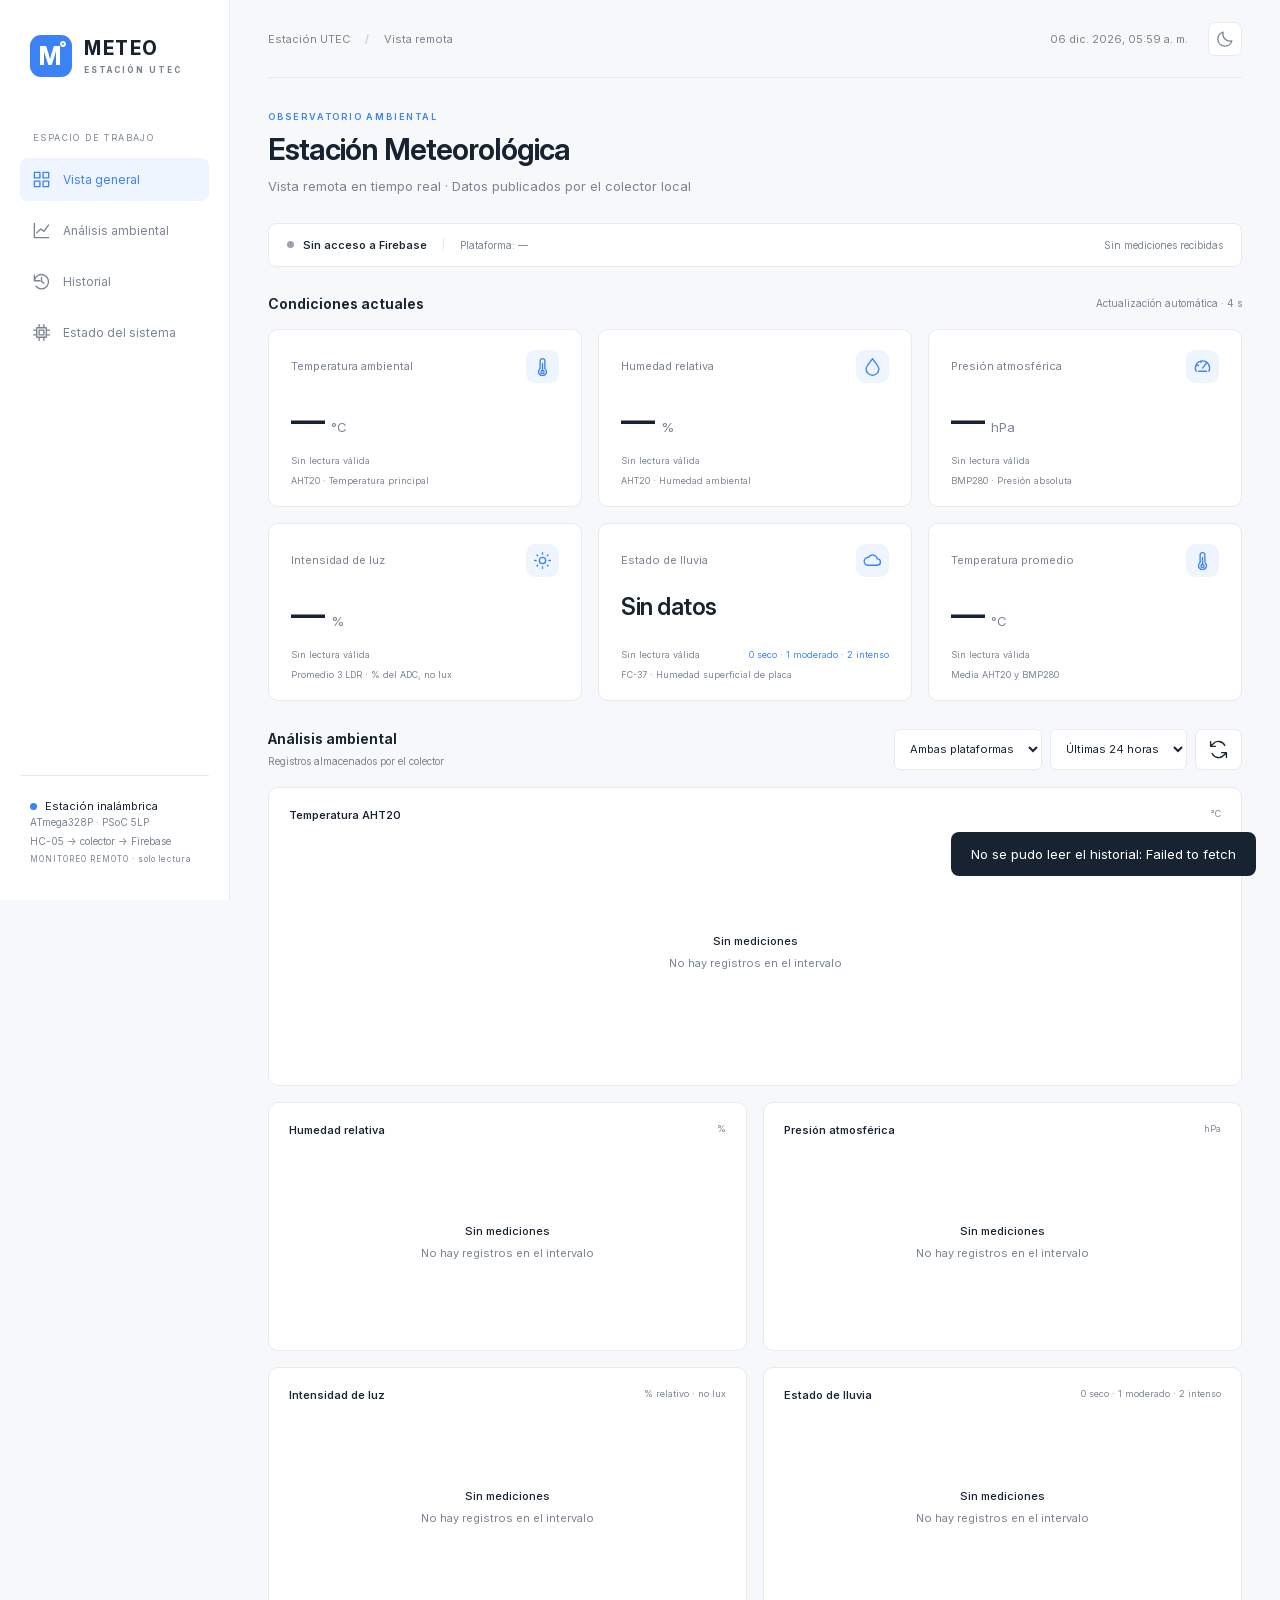
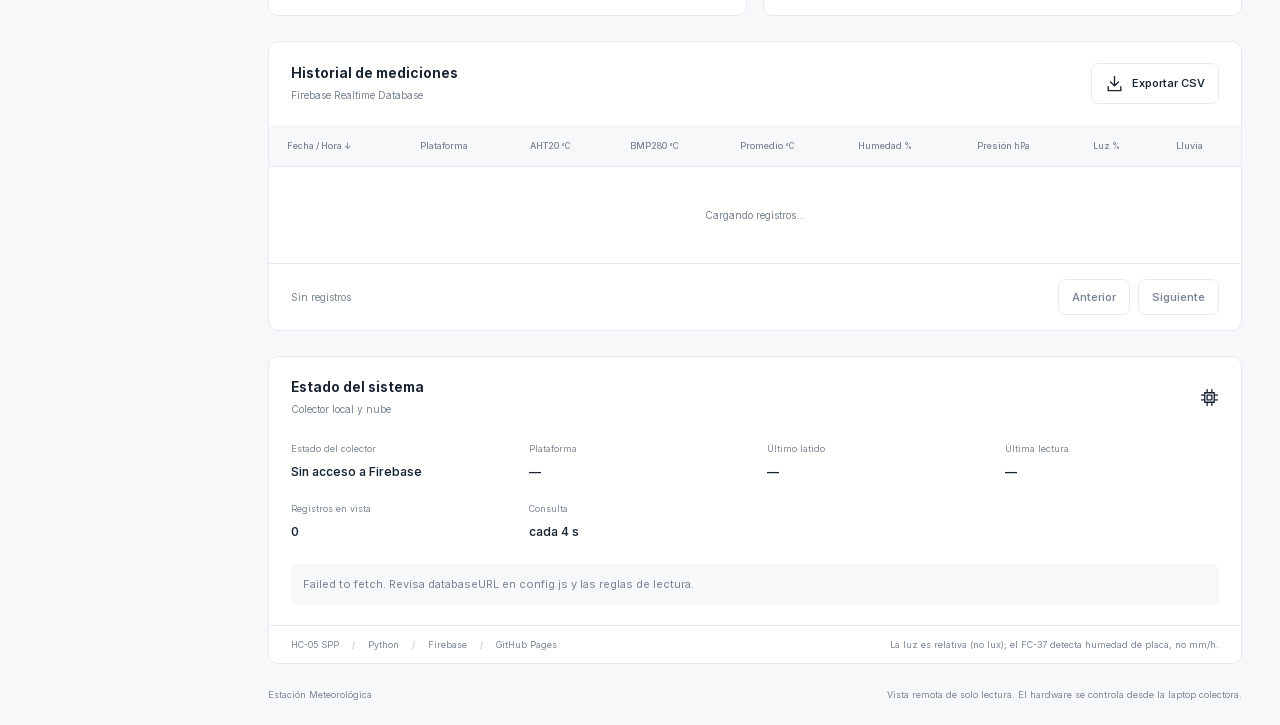
==== docs/index.html @ 4d41b1d2 "Dashboard estación meteorológica: AVR + PSoC, Firebase y GitHub Pages - Parser PSoC CSV real (AHT20," ====
<!doctype html>
<html lang="es" data-theme="light">
<head>
<meta charset="utf-8"><meta name="viewport" content="width=device-width,initial-scale=1">
<title>Estación Meteorológica · UTEC</title>
<link rel="stylesheet" href="css/styles.css">
<style>
  .remote-note{font-size:12px;color:var(--muted);margin:4px 0 0}
  .metric.offline{opacity:.55}
  .platform-chip{display:inline-block;padding:2px 8px;border-radius:999px;font-size:11px;font-weight:600;background:var(--soft)}
  .setup{max-width:640px;margin:48px auto;padding:24px;line-height:1.5}
  .setup code{background:var(--soft);padding:1px 5px;border-radius:4px}
</style>
<script>try{document.documentElement.dataset.theme=localStorage.getItem('weather-theme')||'light'}catch(e){}</script>
<script defer src="vendor/chart.umd.js"></script>
<script defer src="config.js"></script>
<script defer src="app.js"></script>
</head>
<body>
<aside class="sidebar"><a class="brand" href="#overview"><span class="brand-mark">M<span>°</span></span><span>METEO<span class="brand-sub">ESTACIÓN UTEC</span></span></a><div class="nav-label">ESPACIO DE TRABAJO</div><nav><a href="#overview" class="active"><span data-icon="grid"></span> Vista general</a><a href="#charts"><span data-icon="chart"></span> Análisis ambiental</a><a href="#history"><span data-icon="history"></span> Historial</a><a href="#system"><span data-icon="cpu"></span> Estado del sistema</a></nav><div class="sidebar-bottom"><span class="hardware-dot"></span> Estación inalámbrica<p>ATmega328P · PSoC 5LP<br>HC-05 → colector → Firebase</p><span class="version">MONITOREO REMOTO · solo lectura</span></div></aside>
<main id="overview">
<header><div class="breadcrumb">Estación UTEC <span>/</span> Vista remota</div><div class="header-actions"><span id="clock"></span><button id="theme" class="icon-button" aria-label="Cambiar tema"><span data-icon="moon"></span></button></div></header>
<section class="page-heading"><div><div class="eyebrow">OBSERVATORIO AMBIENTAL</div><h1>Estación Meteorológica</h1><p>Vista remota en tiempo real · Datos publicados por el colector local</p></div></section>
<div class="connection-bar"><div><span id="connection-dot" class="dot"></span><strong id="connection">Consultando…</strong><span class="divider"></span><span id="platform-label">Plataforma: —</span></div><span id="last-received">Sin mediciones recibidas</span></div>
<section class="section-title"><h2>Condiciones actuales</h2><span id="poll-label">Actualización automática</span></section>
<section id="metrics" class="metrics" aria-label="Variables ambientales"></section>
<section id="charts"><div class="section-title"><div><h2>Análisis ambiental</h2><p>Registros almacenados por el colector</p></div><div class="filters"><select id="platform" aria-label="Plataforma"><option value="all">Ambas plataformas</option><option value="atmega328p">ATmega328P</option><option value="psoc5lp">PSoC 5LP</option></select><select id="range" aria-label="Intervalo temporal"><option value="1">Última hora</option><option value="6">Últimas 6 horas</option><option value="24" selected>Últimas 24 horas</option><option value="168">Últimos 7 días</option></select><button class="button" id="refresh" aria-label="Actualizar historial"><span data-icon="refresh"></span></button></div></div><div id="chart-grid" class="chart-grid"></div></section>
<section id="history" class="panel history"><div class="panel-heading"><div><h2>Historial de mediciones</h2><p id="history-description">Firebase Realtime Database</p></div><button id="export" class="button"><span data-icon="download"></span> Exportar CSV</button></div><div class="table-wrap"><table><thead><tr><th>Fecha / Hora ↓</th><th>Plataforma</th><th>AHT20 <small>°C</small></th><th>BMP280 <small>°C</small></th><th>Promedio <small>°C</small></th><th>Humedad <small>%</small></th><th>Presión <small>hPa</small></th><th>Luz <small>%</small></th><th>Lluvia</th></tr></thead><tbody id="rows"><tr><td colspan="9" class="empty">Cargando registros…</td></tr></tbody></table></div><div class="pagination"><span id="page-info">Sin registros</span><div><button id="prev" class="button">Anterior</button><button id="next" class="button">Siguiente</button></div></div></section>
<section id="system" class="panel"><div class="panel-heading"><div><h2>Estado del sistema</h2><p>Colector local y nube</p></div><span data-icon="cpu"></span></div><div id="diagnostics" class="diagnostics"></div><p id="system-error" class="system-error" hidden></p><div class="system-footer"><span>HC-05 SPP <span class="muted">/</span> Python <span class="muted">/</span> Firebase <span class="muted">/</span> GitHub Pages</span><span>La luz es relativa (no lux); el FC-37 detecta humedad de placa, no mm/h.</span></div></section>
<footer>Estación Meteorológica <span>Vista remota de solo lectura. El hardware se controla desde la laptop colectora.</span></footer>
</main>
<div id="toast" role="status" hidden></div>
</body></html>
---- docs/css/styles.css ----
@font-face{font-family:Inter;src:url('../assets/Inter.woff2') format('woff2');font-display:swap}*{box-sizing:border-box}html{scroll-behavior:smooth;scroll-padding-top:25px;--bg:#f7f8fa;--card:#fff;--text:#182332;--muted:#7a8493;--border:#e7eaf0;--blue:#3b82f6;--soft:#eff5ff;--grid:#f0f2f5;color-scheme:light}html[data-theme=dark]{--bg:#10151e;--card:#19212e;--text:#edf1f7;--muted:#98a4b7;--border:#2b3545;--soft:#202f48;--grid:#283243;color-scheme:dark}body{margin:0;background:var(--bg);color:var(--text);font:13px Inter,'Segoe UI',sans-serif}button,input,select{font:inherit}button,a,input,select{outline-offset:4px}button{cursor:pointer}a{color:inherit;text-decoration:none}button:disabled{opacity:.45;cursor:default}svg{width:19px;height:19px;fill:none;stroke:currentColor;stroke-width:1.7;stroke-linecap:round;stroke-linejoin:round;vertical-align:middle}button{color:inherit}.sidebar{width:230px;position:fixed;inset:0 auto 0 0;background:var(--card);border-right:1px solid var(--border);padding:35px 20px;display:flex;flex-direction:column}.brand{display:flex;align-items:center;gap:12px;font-weight:750;font-size:19px;letter-spacing:1.5px;margin:0 10px 55px}.brand-mark{display:grid;place-items:center;background:var(--blue);color:white;border-radius:11px;width:42px;height:42px;font-size:25px;position:relative}.brand-mark span{position:absolute;right:4px;top:2px;font-size:18px}.brand-sub{display:block;font-size:8px;color:var(--muted);letter-spacing:2px;margin-top:5px}.nav-label{font-size:9px;color:var(--muted);letter-spacing:1.4px;padding:0 13px 15px}nav{display:grid;gap:8px}nav a,nav button{display:flex;gap:12px;align-items:center;border:0;background:none;padding:12px;border-radius:7px;text-align:left;color:var(--muted);font-size:12px}nav .active,nav a:hover,nav button:hover{color:var(--blue);background:var(--soft)}.sidebar-bottom{margin-top:auto;border-top:1px solid var(--border);padding:23px 10px 0;font-size:11px}.hardware-dot{display:inline-block;width:7px;height:7px;border-radius:50%;background:var(--blue);margin-right:5px}.sidebar-bottom p{font-size:10px;color:var(--muted);line-height:1.9}.version{font-size:8px;letter-spacing:1px;color:var(--muted)}main{margin-left:230px;padding:0 38px;max-width:1900px}header{height:78px;display:flex;align-items:center;justify-content:space-between;border-bottom:1px solid var(--border);font-size:11px;color:var(--muted)}.breadcrumb span{margin:0 12px;color:#bac1cd}.header-actions{display:flex;align-items:center;gap:20px}.icon-button{display:grid;place-items:center;border:1px solid var(--border);background:var(--card);width:34px;height:34px;border-radius:7px;font-size:22px}.page-heading{display:flex;justify-content:space-between;align-items:center;padding:33px 0 26px}.eyebrow{font-size:9px;letter-spacing:1.8px;font-weight:600;color:var(--blue);margin-bottom:10px}h1{font-size:29px;font-weight:650;letter-spacing:-1px;margin:0 0 9px}p{color:var(--muted);line-height:1.6;margin:0}h2{font-size:14px;font-weight:650;margin:0}.button{border:1px solid var(--border);border-radius:7px;background:var(--card);display:inline-flex;align-items:center;justify-content:center;gap:8px;padding:10px 13px;font-size:11px;font-weight:550;transition:background .18s}.button:hover{background:var(--soft)}.primary{background:var(--blue);color:#fff;border-color:var(--blue)}.primary:hover{background:#2563eb}.connection-bar{display:flex;justify-content:space-between;align-items:center;border:1px solid var(--border);border-radius:8px;background:var(--card);padding:14px 18px;color:var(--muted);font-size:10px}.connection-bar>div{display:flex;align-items:center;gap:9px}.connection-bar strong{color:var(--text);font-size:11px;font-weight:550}.dot{width:7px;height:7px;background:#9ca3af;border-radius:50%}.dot.connected{background:#26a078}.dot.connecting{background:#d69b35}.divider{height:13px;width:1px;background:var(--border);margin:0 7px}#demo-badge{font-size:8px;color:var(--blue);background:var(--soft);padding:4px 7px;border-radius:4px}.section-title{display:flex;align-items:center;justify-content:space-between;margin:28px 0 17px;gap:15px}.section-title>span{color:var(--muted);font-size:10px}.section-title p,.panel-heading p{font-size:10px;margin-top:6px}.metrics{display:grid;grid-template-columns:repeat(3,minmax(0,1fr));gap:16px}.metric{background:var(--card);border:1px solid var(--border);border-radius:10px;padding:20px 22px;position:relative;overflow:hidden}.metric-top{display:flex;align-items:center;justify-content:space-between;color:var(--muted);font-size:11px}.metric-icon{background:var(--soft);color:var(--blue);width:33px;height:33px;border-radius:9px;display:grid;place-items:center}.metric-value{display:flex;align-items:baseline;gap:7px;margin:16px 0 15px;font-size:34px;font-weight:600;letter-spacing:-1.2px}.metric-value small{font-size:13px;color:var(--muted);font-weight:400;letter-spacing:0}.metric-bottom{display:flex;justify-content:space-between;gap:8px;color:var(--muted);font-size:9px}.metric-note{font-size:9px;color:var(--muted);margin-top:9px}.metric-value.rain{font-size:23px;letter-spacing:-.5px;min-height:41px}.trend{color:var(--blue)}.metric.updated .metric-value{animation:flash .5s}@keyframes flash{50%{opacity:.45}}.filters{display:flex;gap:8px}select,input{background:var(--card);border:1px solid var(--border);border-radius:6px;padding:9px 11px;color:var(--text)}select{font-size:11px}.chart-grid{display:grid;grid-template-columns:repeat(2,minmax(0,1fr));gap:16px}.chart-panel{background:var(--card);border:1px solid var(--border);border-radius:10px;padding:20px;min-width:0}.chart-panel:first-child{grid-column:1/-1}.chart-heading{display:flex;justify-content:space-between;margin-bottom:18px}.chart-heading h3{font-size:11px;margin:0;font-weight:550}.chart-heading span{color:var(--muted);font-size:9px}.chart-body{height:175px;position:relative}.chart-panel:first-child .chart-body{height:225px}.chart-empty{position:absolute;inset:0;display:grid;place-content:center;text-align:center;color:var(--muted);font-size:11px;pointer-events:none;gap:8px}.chart-empty strong{color:var(--text);font-weight:500}.panel{margin-top:25px;background:var(--card);border:1px solid var(--border);border-radius:10px;overflow:hidden}.panel-heading{display:flex;align-items:center;justify-content:space-between;padding:21px 22px;gap:12px}.table-wrap{overflow-x:auto}table{border-collapse:collapse;white-space:nowrap;width:100%;text-align:left;font-size:10px}th{font-size:9px;background:var(--bg);color:var(--muted);font-weight:500}td,th{padding:15px 18px;border-bottom:1px solid var(--border)}th small{font-size:8px}th button{background:none;border:0;color:inherit;padding:0}td.empty{text-align:center;padding:42px;color:var(--muted)}td small{display:block;color:var(--muted);margin-top:5px}.pagination{padding:15px 22px;display:flex;justify-content:space-between;align-items:center;font-size:10px;color:var(--muted)}.pagination>div{display:flex;gap:8px}.diagnostics{display:grid;grid-template-columns:repeat(4,1fr);padding:5px 22px 25px;gap:24px}.diagnostic span{display:block;color:var(--muted);font-size:9px;margin-bottom:9px}.diagnostic strong{font-size:12px;font-weight:550;overflow-wrap:anywhere}.system-footer{padding:13px 22px;border-top:1px solid var(--border);display:flex;justify-content:space-between;color:var(--muted);font-size:9px}.muted{padding:0 10px;opacity:.5}.system-error{margin:0 22px 20px;padding:12px;border-radius:6px;background:var(--bg);font-size:11px;overflow-wrap:anywhere}footer{padding:25px 0;display:flex;justify-content:space-between;color:var(--muted);font-size:9px}dialog{width:440px;max-width:calc(100% - 30px);padding:0 24px 24px;border:1px solid var(--border);border-radius:13px;background:var(--card);color:var(--text)}dialog::backdrop{background:#10182780;backdrop-filter:blur(3px)}dialog .panel-heading{padding:24px 0}form>label{display:grid;gap:7px;margin-bottom:17px;font-size:11px}form input{width:100%}.demo-toggle{display:flex;align-items:flex-start;gap:10px!important;border:1px solid var(--border);border-radius:7px;padding:12px}.demo-toggle input{width:auto}.demo-toggle small{display:block;color:var(--muted);margin-top:7px;line-height:1.5}#settings-error{color:#d25858;font-size:11px;margin-bottom:12px}#toast{position:fixed;bottom:24px;right:24px;background:var(--text);color:var(--card);padding:14px 20px;border-radius:8px;max-width:85vw;z-index:10}#custom-range{margin-bottom:16px;display:flex;gap:12px;align-items:center;flex-wrap:wrap}#custom-range[hidden],[hidden]{display:none!important}#custom-range label{font-size:10px;color:var(--muted)}.wet svg{animation:rain 2s infinite}@keyframes rain{50%{transform:translateY(2px);opacity:.65}}@media(min-width:1500px){.metrics{grid-template-columns:repeat(6,minmax(0,1fr))}.metric{padding:18px 15px}.metric-value{font-size:30px}}@media(max-width:1100px){.sidebar{width:190px;padding:30px 12px}main{margin-left:190px;padding:0 24px}.metric{padding:16px}.metric-bottom{font-size:8px}.diagnostics{grid-template-columns:repeat(3,1fr)}}@media(max-width:800px){.sidebar{position:static;width:100%;padding:16px 20px;border-right:0;border-bottom:1px solid var(--border)}.brand{margin:0;font-size:16px}.brand-mark{width:35px;height:35px}.sidebar nav{display:flex;overflow-x:auto;margin-top:15px;gap:3px}.sidebar nav a,.sidebar nav button{white-space:nowrap;padding:9px;font-size:10px}.nav-label,.sidebar-bottom{display:none}main{margin:0;padding:0 20px}header{height:55px}.page-heading{padding-top:25px}h1{font-size:25px}.connection-bar{gap:10px;align-items:flex-start;flex-direction:column}.metric-value{font-size:28px}.metrics{gap:10px}.metric-top{font-size:10px}.metric-icon{width:26px;height:26px}.metric-bottom{flex-direction:column}.chart-grid{gap:12px}.header-actions{gap:10px}#clock{font-size:9px}}@media(max-width:520px){main{padding:0 14px}.metrics{grid-template-columns:repeat(2,minmax(0,1fr))}.page-heading{gap:12px;align-items:flex-start}.page-heading .button{font-size:0;padding:10px}.page-heading .button svg{width:17px}h1{font-size:22px}.eyebrow{font-size:8px}.page-heading p{font-size:11px}.chart-grid{grid-template-columns:1fr}.chart-panel:first-child{grid-column:auto}.section-title>span{display:none}.section-title{align-items:flex-start}.filters select{max-width:140px;font-size:10px}.diagnostics{grid-template-columns:repeat(2,1fr)}footer span{display:none}.panel-heading{padding:18px 15px}.panel-heading .button{font-size:10px}.system-footer{flex-direction:column;gap:8px}.breadcrumb{font-size:9px}.sidebar nav svg{display:none}}@media(prefers-reduced-motion:reduce){*,*::before,*::after{animation:none!important;transition:none!important;scroll-behavior:auto!important}}
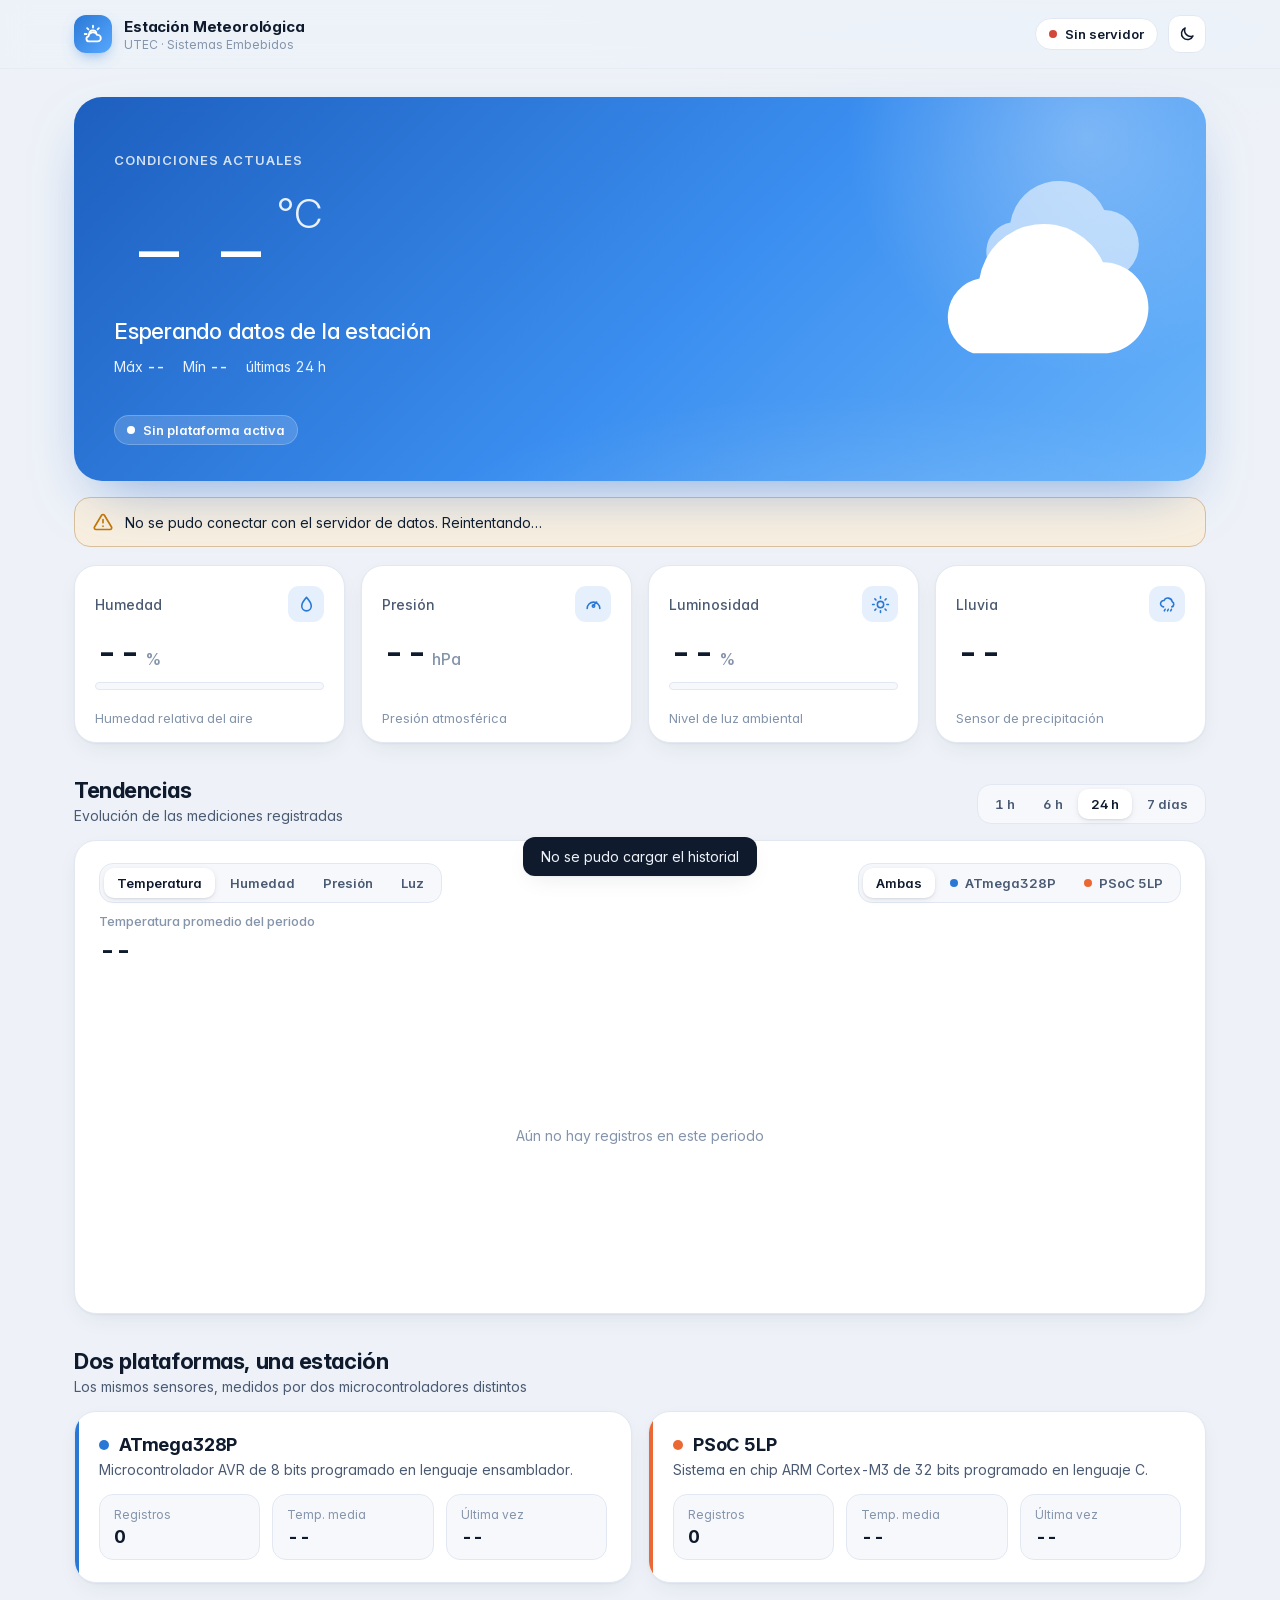
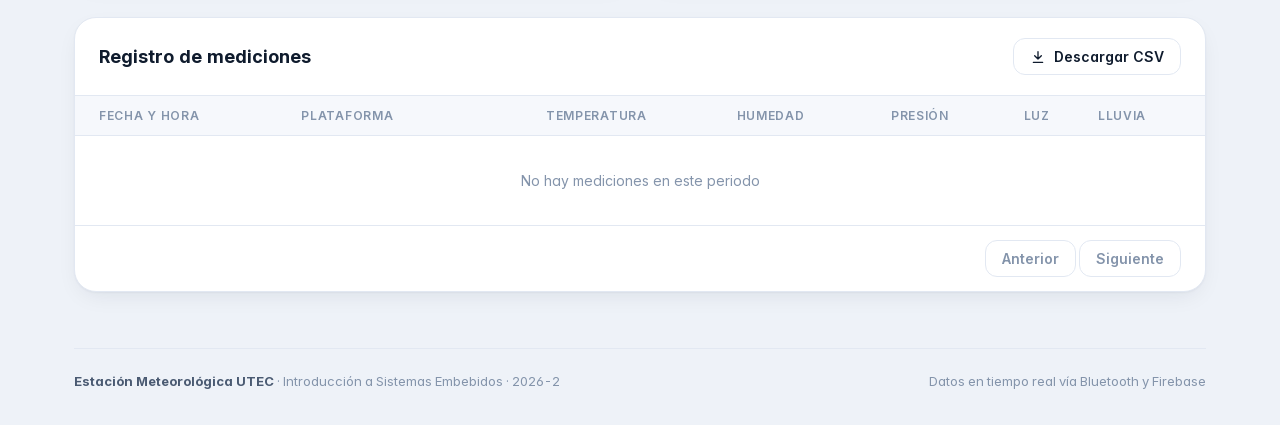
==== commit 8bc14e90: "Rediseño visual del dashboard remoto (GitHub Pages) Héroe con condiciones actuales, tarjetas, gráfic" ====
--- a/docs/index.html
+++ b/docs/index.html
@@ -1,33 +1,143 @@
 <!doctype html>
-<html lang="es" data-theme="light">
+<html lang="es">
 <head>
-<meta charset="utf-8"><meta name="viewport" content="width=device-width,initial-scale=1">
-<title>Estación Meteorológica · UTEC</title>
-<link rel="stylesheet" href="css/styles.css">
-<style>
-  .remote-note{font-size:12px;color:var(--muted);margin:4px 0 0}
-  .metric.offline{opacity:.55}
-  .platform-chip{display:inline-block;padding:2px 8px;border-radius:999px;font-size:11px;font-weight:600;background:var(--soft)}
-  .setup{max-width:640px;margin:48px auto;padding:24px;line-height:1.5}
-  .setup code{background:var(--soft);padding:1px 5px;border-radius:4px}
-</style>
-<script>try{document.documentElement.dataset.theme=localStorage.getItem('weather-theme')||'light'}catch(e){}</script>
+<meta charset="utf-8">
+<meta name="viewport" content="width=device-width,initial-scale=1">
+<title>Estación Meteorológica UTEC</title>
+<meta name="description" content="Condiciones ambientales en tiempo real medidas por la estación meteorológica inalámbrica del curso de Sistemas Embebidos de UTEC.">
+<meta name="theme-color" content="#1d5fbf">
+<link rel="icon" href="data:image/svg+xml,%3Csvg xmlns='http://www.w3.org/2000/svg' viewBox='0 0 32 32'%3E%3Crect width='32' height='32' rx='9' fill='%232a78d6'/%3E%3Ccircle cx='16' cy='16' r='6' fill='%23fff'/%3E%3C/svg%3E">
+<link rel="stylesheet" href="css/site.css">
+<script>try{var t=localStorage.getItem('weather-theme');if(t)document.documentElement.dataset.theme=t}catch(e){}</script>
 <script defer src="vendor/chart.umd.js"></script>
 <script defer src="config.js"></script>
 <script defer src="app.js"></script>
 </head>
 <body>
-<aside class="sidebar"><a class="brand" href="#overview"><span class="brand-mark">M<span>°</span></span><span>METEO<span class="brand-sub">ESTACIÓN UTEC</span></span></a><div class="nav-label">ESPACIO DE TRABAJO</div><nav><a href="#overview" class="active"><span data-icon="grid"></span> Vista general</a><a href="#charts"><span data-icon="chart"></span> Análisis ambiental</a><a href="#history"><span data-icon="history"></span> Historial</a><a href="#system"><span data-icon="cpu"></span> Estado del sistema</a></nav><div class="sidebar-bottom"><span class="hardware-dot"></span> Estación inalámbrica<p>ATmega328P · PSoC 5LP<br>HC-05 → colector → Firebase</p><span class="version">MONITOREO REMOTO · solo lectura</span></div></aside>
-<main id="overview">
-<header><div class="breadcrumb">Estación UTEC <span>/</span> Vista remota</div><div class="header-actions"><span id="clock"></span><button id="theme" class="icon-button" aria-label="Cambiar tema"><span data-icon="moon"></span></button></div></header>
-<section class="page-heading"><div><div class="eyebrow">OBSERVATORIO AMBIENTAL</div><h1>Estación Meteorológica</h1><p>Vista remota en tiempo real · Datos publicados por el colector local</p></div></section>
-<div class="connection-bar"><div><span id="connection-dot" class="dot"></span><strong id="connection">Consultando…</strong><span class="divider"></span><span id="platform-label">Plataforma: —</span></div><span id="last-received">Sin mediciones recibidas</span></div>
-<section class="section-title"><h2>Condiciones actuales</h2><span id="poll-label">Actualización automática</span></section>
-<section id="metrics" class="metrics" aria-label="Variables ambientales"></section>
-<section id="charts"><div class="section-title"><div><h2>Análisis ambiental</h2><p>Registros almacenados por el colector</p></div><div class="filters"><select id="platform" aria-label="Plataforma"><option value="all">Ambas plataformas</option><option value="atmega328p">ATmega328P</option><option value="psoc5lp">PSoC 5LP</option></select><select id="range" aria-label="Intervalo temporal"><option value="1">Última hora</option><option value="6">Últimas 6 horas</option><option value="24" selected>Últimas 24 horas</option><option value="168">Últimos 7 días</option></select><button class="button" id="refresh" aria-label="Actualizar historial"><span data-icon="refresh"></span></button></div></div><div id="chart-grid" class="chart-grid"></div></section>
-<section id="history" class="panel history"><div class="panel-heading"><div><h2>Historial de mediciones</h2><p id="history-description">Firebase Realtime Database</p></div><button id="export" class="button"><span data-icon="download"></span> Exportar CSV</button></div><div class="table-wrap"><table><thead><tr><th>Fecha / Hora ↓</th><th>Plataforma</th><th>AHT20 <small>°C</small></th><th>BMP280 <small>°C</small></th><th>Promedio <small>°C</small></th><th>Humedad <small>%</small></th><th>Presión <small>hPa</small></th><th>Luz <small>%</small></th><th>Lluvia</th></tr></thead><tbody id="rows"><tr><td colspan="9" class="empty">Cargando registros…</td></tr></tbody></table></div><div class="pagination"><span id="page-info">Sin registros</span><div><button id="prev" class="button">Anterior</button><button id="next" class="button">Siguiente</button></div></div></section>
-<section id="system" class="panel"><div class="panel-heading"><div><h2>Estado del sistema</h2><p>Colector local y nube</p></div><span data-icon="cpu"></span></div><div id="diagnostics" class="diagnostics"></div><p id="system-error" class="system-error" hidden></p><div class="system-footer"><span>HC-05 SPP <span class="muted">/</span> Python <span class="muted">/</span> Firebase <span class="muted">/</span> GitHub Pages</span><span>La luz es relativa (no lux); el FC-37 detecta humedad de placa, no mm/h.</span></div></section>
-<footer>Estación Meteorológica <span>Vista remota de solo lectura. El hardware se controla desde la laptop colectora.</span></footer>
+<header class="topbar">
+  <div class="wrap">
+    <a class="brand" href="#">
+      <span class="logo"><svg viewBox="0 0 24 24" fill="none" stroke="currentColor" stroke-width="2" stroke-linecap="round"><path d="M12 3v2M5.6 5.6 7 7M3 12h2M17 7l1.4-1.4"/><path d="M8 12a4 4 0 0 1 7.5-1.9"/><path d="M8 20h9a3.5 3.5 0 0 0 0-7h-.5A5 5 0 0 0 7 14.5 2.8 2.8 0 0 0 8 20z"/></svg></span>
+      <span><b><span class="full">Estación Meteorológica</span><span class="short">Estación UTEC</span></b><small>UTEC · Sistemas Embebidos</small></span>
+    </a>
+    <div class="top-actions">
+      <span id="live" class="live"><i></i><span id="live-text">Conectando</span></span>
+      <button id="theme" class="icon-btn" aria-label="Cambiar tema"></button>
+    </div>
+  </div>
+</header>
+
+<main class="wrap">
+  <section id="hero" class="hero" aria-live="polite">
+    <div class="hero-grid">
+      <div>
+        <div class="eyebrow">Condiciones actuales</div>
+        <div class="temp"><span id="hero-temp">--</span><sup>°C</sup></div>
+        <div id="hero-condition" class="condition">Esperando datos de la estación</div>
+        <div class="hero-meta">
+          <span>Máx <b id="hero-max">--</b></span>
+          <span>Mín <b id="hero-min">--</b></span>
+          <span id="hero-range-label">últimas 24 h</span>
+        </div>
+      </div>
+      <div id="hero-art" class="hero-art" aria-hidden="true"></div>
+    </div>
+    <div class="hero-foot">
+      <span class="chip"><i id="hero-dot"></i><span id="hero-platform">Sin plataforma activa</span></span>
+      <span id="hero-updated" class="updated"></span>
+    </div>
+  </section>
+
+  <div id="banner" class="banner" hidden>
+    <svg viewBox="0 0 24 24" fill="none" stroke="currentColor" stroke-width="2" stroke-linecap="round"><path d="M12 9v4M12 17h.01"/><path d="M10.3 3.9 1.8 18a2 2 0 0 0 1.7 3h17a2 2 0 0 0 1.7-3L13.7 3.9a2 2 0 0 0-3.4 0z"/></svg>
+    <span id="banner-text"></span>
+  </div>
+
+  <section class="tiles" aria-label="Variables ambientales">
+    <article class="card tile" id="t-hum">
+      <div class="tile-top">Humedad<span class="tile-ico" data-i="drop"></span></div>
+      <div class="tile-val"><span class="v">--</span><small>%</small></div>
+      <div class="meter hum"><i style="width:0"></i></div>
+      <div class="tile-sub s">Humedad relativa del aire</div>
+    </article>
+    <article class="card tile" id="t-pres">
+      <div class="tile-top">Presión<span class="tile-ico" data-i="gauge"></span></div>
+      <div class="tile-val"><span class="v">--</span><small>hPa</small></div>
+      <div class="tile-sub s">Presión atmosférica</div>
+    </article>
+    <article class="card tile" id="t-light">
+      <div class="tile-top">Luminosidad<span class="tile-ico" data-i="sun"></span></div>
+      <div class="tile-val"><span class="v">--</span><small>%</small></div>
+      <div class="meter"><i style="width:0"></i></div>
+      <div class="tile-sub s">Nivel de luz ambiental</div>
+    </article>
+    <article class="card tile" id="t-rain">
+      <div class="tile-top">Lluvia<span class="tile-ico" data-i="rain"></span></div>
+      <div class="tile-val"><span class="v">--</span></div>
+      <div class="tile-sub s">Sensor de precipitación</div>
+    </article>
+  </section>
+
+  <section class="section" id="tendencias">
+    <div class="section-head">
+      <div><h2>Tendencias</h2><p>Evolución de las mediciones registradas</p></div>
+      <div class="controls">
+        <div class="seg" id="range" role="group" aria-label="Periodo">
+          <button data-v="1">1 h</button><button data-v="6">6 h</button><button data-v="24" aria-pressed="true">24 h</button><button data-v="168">7 días</button>
+        </div>
+      </div>
+    </div>
+    <div class="card chart-card">
+      <div class="chart-top">
+        <div class="seg" id="metric" role="tablist" aria-label="Variable">
+          <button data-v="temp_aht" aria-pressed="true">Temperatura</button><button data-v="humidity">Humedad</button><button data-v="pressure">Presión</button><button data-v="light_pct">Luz</button>
+        </div>
+        <div class="seg" id="platform" role="group" aria-label="Plataforma">
+          <button data-v="all" aria-pressed="true">Ambas</button><button data-v="atmega328p"><i style="background:var(--avr)"></i>ATmega328P</button><button data-v="psoc5lp"><i style="background:var(--psoc)"></i>PSoC 5LP</button>
+        </div>
+      </div>
+      <div class="chart-title" id="chart-title">Temperatura promedio del periodo</div>
+      <div class="chart-big" id="chart-big">--</div>
+      <div class="legend" id="legend"></div>
+      <div class="chart-box"><canvas id="chart" role="img" aria-label="Gráfica de tendencia"></canvas><div id="chart-empty" class="empty" hidden>Aún no hay registros en este periodo</div></div>
+    </div>
+  </section>
+
+  <section class="section">
+    <div class="section-head"><div><h2>Dos plataformas, una estación</h2><p>Los mismos sensores, medidos por dos microcontroladores distintos</p></div></div>
+    <div class="platforms">
+      <article class="card plat" style="--c:var(--avr)" id="p-atmega328p">
+        <div class="plat-head"><h3><i></i>ATmega328P</h3><span class="badge-live" hidden>Transmitiendo</span></div>
+        <p>Microcontrolador AVR de 8 bits programado en lenguaje ensamblador.</p>
+        <div class="plat-stats"><div><span>Registros</span><b class="n">--</b></div><div><span>Temp. media</span><b class="t">--</b></div><div><span>Última vez</span><b class="l">--</b></div></div>
+      </article>
+      <article class="card plat" style="--c:var(--psoc)" id="p-psoc5lp">
+        <div class="plat-head"><h3><i></i>PSoC 5LP</h3><span class="badge-live" hidden>Transmitiendo</span></div>
+        <p>Sistema en chip ARM Cortex-M3 de 32 bits programado en lenguaje C.</p>
+        <div class="plat-stats"><div><span>Registros</span><b class="n">--</b></div><div><span>Temp. media</span><b class="t">--</b></div><div><span>Última vez</span><b class="l">--</b></div></div>
+      </article>
+    </div>
+  </section>
+
+  <section class="section card table-card" id="historial">
+    <div class="table-head">
+      <h2>Registro de mediciones</h2>
+      <button id="export" class="btn"><span data-i="download"></span>Descargar CSV</button>
+    </div>
+    <div class="table-scroll">
+      <table>
+        <thead><tr><th>Fecha y hora</th><th>Plataforma</th><th class="num">Temperatura</th><th class="num">Humedad</th><th class="num">Presión</th><th class="num">Luz</th><th>Lluvia</th></tr></thead>
+        <tbody id="rows"><tr><td colspan="7" style="text-align:center;color:var(--ink-3)">Cargando registros…</td></tr></tbody>
+      </table>
+    </div>
+    <div class="table-foot"><span id="page-info"></span><span><button id="prev" class="btn">Anterior</button> <button id="next" class="btn">Siguiente</button></span></div>
+  </section>
+
+  <footer>
+    <span><b>Estación Meteorológica UTEC</b> · Introducción a Sistemas Embebidos · 2026-2</span>
+    <span>Datos en tiempo real vía Bluetooth y Firebase</span>
+  </footer>
 </main>
-<div id="toast" role="status" hidden></div>
-</body></html>
+<div id="toast" class="toast" role="status" hidden></div>
+</body>
+</html>
--- a/docs/css/site.css
+++ b/docs/css/site.css
@@ -0,0 +1,239 @@
+/* Estación Meteorológica UTEC · vista remota */
+@font-face{font-family:Inter;src:url('../assets/Inter.woff2') format('woff2');font-weight:100 900;font-display:swap}
+
+:root{
+  color-scheme:light;
+  --bg:#eef2f8; --bg-2:#e4eaf4;
+  --card:#ffffff; --card-2:#f6f8fc; --border:#e2e8f2;
+  --ink:#0f1b2d; --ink-2:#4a5a72; --ink-3:#8494ab;
+  --accent:#2a78d6; --accent-soft:#e6f0fc;
+  --avr:#2a78d6; --psoc:#eb6834;
+  --good:#15925f; --warn:#c77700; --bad:#d4483a;
+  --grid:#edf1f7;
+  --shadow:0 1px 2px rgba(15,27,45,.04),0 8px 24px -8px rgba(15,27,45,.10);
+  --hero-1:#1d5fbf; --hero-2:#3b8ff0; --hero-3:#7cc3ff;
+  --radius:22px;
+}
+@media (prefers-color-scheme:dark){
+  :root:not([data-theme="light"]){
+    color-scheme:dark;
+    --bg:#070d18; --bg-2:#0b1424;
+    --card:#0f1a2c; --card-2:#132036; --border:#1d2b44;
+    --ink:#eef3fb; --ink-2:#a7b4c9; --ink-3:#6c7c96;
+    --accent:#3987e5; --accent-soft:#15294a;
+    --avr:#3987e5; --psoc:#d95926;
+    --good:#2fbf83; --warn:#e3a21a; --bad:#ef6a5c;
+    --grid:#17243a;
+    --shadow:0 1px 2px rgba(0,0,0,.3),0 12px 32px -12px rgba(0,0,0,.6);
+    --hero-1:#0b2a5c; --hero-2:#14438c; --hero-3:#2b6fc4;
+  }
+}
+:root[data-theme="dark"]{
+  color-scheme:dark;
+  --bg:#070d18; --bg-2:#0b1424;
+  --card:#0f1a2c; --card-2:#132036; --border:#1d2b44;
+  --ink:#eef3fb; --ink-2:#a7b4c9; --ink-3:#6c7c96;
+  --accent:#3987e5; --accent-soft:#15294a;
+  --avr:#3987e5; --psoc:#d95926;
+  --good:#2fbf83; --warn:#e3a21a; --bad:#ef6a5c;
+  --grid:#17243a;
+  --shadow:0 1px 2px rgba(0,0,0,.3),0 12px 32px -12px rgba(0,0,0,.6);
+  --hero-1:#0b2a5c; --hero-2:#14438c; --hero-3:#2b6fc4;
+}
+
+*{box-sizing:border-box}
+[hidden]{display:none!important}
+html{scroll-behavior:smooth}
+body{margin:0;font-family:Inter,system-ui,-apple-system,Segoe UI,Roboto,sans-serif;color:var(--ink);
+  background:radial-gradient(1200px 600px at 85% -10%,var(--bg-2),transparent 60%),var(--bg);
+  -webkit-font-smoothing:antialiased;font-feature-settings:"cv11","ss01","tnum";min-height:100vh}
+button{font:inherit;color:inherit;cursor:pointer}
+.wrap{max-width:1180px;margin:0 auto;padding:0 24px}
+svg{display:block}
+
+/* ---- Barra superior ---- */
+.topbar{position:sticky;top:0;z-index:20;backdrop-filter:saturate(1.6) blur(14px);-webkit-backdrop-filter:saturate(1.6) blur(14px);
+  background:color-mix(in srgb,var(--bg) 78%,transparent);border-bottom:1px solid color-mix(in srgb,var(--border) 70%,transparent)}
+.topbar .wrap{display:flex;align-items:center;justify-content:space-between;height:68px;gap:16px}
+.brand{display:flex;align-items:center;gap:12px;text-decoration:none;color:inherit}
+.logo{width:38px;height:38px;border-radius:12px;display:grid;place-items:center;color:#fff;
+  background:linear-gradient(135deg,#2a78d6,#58a8ff);box-shadow:0 6px 16px -6px rgba(42,120,214,.7)}
+.logo svg{width:22px;height:22px}
+.brand b{display:block;font-size:15px;letter-spacing:-.01em}
+.brand .short{display:none}
+.brand small{display:block;font-size:12px;color:var(--ink-3);margin-top:1px}
+.top-actions{display:flex;align-items:center;gap:10px}
+.live{white-space:nowrap;display:inline-flex;align-items:center;gap:8px;padding:7px 13px;border-radius:999px;font-size:13px;font-weight:600;
+  background:var(--card);border:1px solid var(--border)}
+.live i{width:8px;height:8px;border-radius:50%;background:var(--ink-3);position:relative}
+.live.on i{background:var(--good)}
+.live.on i::after{content:"";position:absolute;inset:-4px;border-radius:50%;border:2px solid var(--good);opacity:.6;animation:ping 1.8s ease-out infinite}
+.live.off i{background:var(--bad)}
+@keyframes ping{from{transform:scale(.6);opacity:.7}to{transform:scale(1.8);opacity:0}}
+.icon-btn{width:38px;height:38px;border-radius:12px;border:1px solid var(--border);background:var(--card);display:grid;place-items:center}
+.icon-btn svg{width:18px;height:18px}
+
+/* ---- Héroe ---- */
+.hero{margin-top:28px;border-radius:28px;padding:36px 40px;color:#fff;position:relative;overflow:hidden;
+  background:linear-gradient(135deg,var(--hero-1) 0%,var(--hero-2) 55%,var(--hero-3) 120%);box-shadow:0 24px 60px -24px rgba(29,95,191,.55)}
+.hero.rain{--hero-1:#2a3a55;--hero-2:#45597a;--hero-3:#7d93b5}
+.hero.dim{--hero-1:#1e2a55;--hero-2:#33468a;--hero-3:#6177c4}
+.hero::before{content:"";position:absolute;width:520px;height:520px;right:-140px;top:-220px;border-radius:50%;
+  background:radial-gradient(circle,rgba(255,255,255,.28),transparent 65%)}
+.hero::after{content:"";position:absolute;inset:auto -10% -55% 30%;height:300px;border-radius:50%;
+  background:radial-gradient(closest-side,rgba(255,255,255,.12),transparent)}
+.hero-grid{position:relative;z-index:1;display:grid;grid-template-columns:1.2fr 1fr;gap:24px;align-items:center}
+.eyebrow{font-size:13px;font-weight:600;letter-spacing:.08em;text-transform:uppercase;opacity:.8}
+.temp{display:flex;align-items:flex-start;line-height:.9;margin:14px 0 10px}
+.temp span{font-size:clamp(84px,13vw,140px);font-weight:200;letter-spacing:-.06em}
+.temp sup{font-size:clamp(28px,4vw,40px);font-weight:300;margin-top:14px;opacity:.9}
+.condition{font-size:22px;font-weight:500;letter-spacing:-.01em}
+.hero-meta{display:flex;flex-wrap:wrap;gap:8px 18px;margin-top:14px;font-size:14px;opacity:.9}
+.hero-meta b{font-weight:600}
+.chip{display:inline-flex;align-items:center;gap:8px;padding:6px 12px;border-radius:999px;font-size:13px;font-weight:600;
+  background:rgba(255,255,255,.16);border:1px solid rgba(255,255,255,.22);backdrop-filter:blur(6px)}
+.chip i{width:8px;height:8px;border-radius:50%;background:#fff}
+.hero-art{justify-self:end;width:min(260px,100%);aspect-ratio:1}
+.hero-art svg{width:100%;height:100%;overflow:visible}
+.hero-foot{position:relative;z-index:1;display:flex;flex-wrap:wrap;gap:10px;margin-top:22px;align-items:center}
+.hero-foot .updated{font-size:13px;opacity:.85;margin-left:auto}
+@keyframes spin{to{transform:rotate(360deg)}}
+@keyframes float{50%{transform:translateY(-8px)}}
+@keyframes drop{0%{transform:translateY(-6px);opacity:0}30%{opacity:1}100%{transform:translateY(26px);opacity:0}}
+.sun-rays{transform-origin:100px 100px;animation:spin 40s linear infinite}
+.cloud-float{animation:float 6s ease-in-out infinite}
+.raindrop{animation:drop 1.3s linear infinite}
+
+/* ---- Banner sin conexión ---- */
+.banner{margin-top:16px;padding:14px 18px;border-radius:16px;display:flex;gap:12px;align-items:center;font-size:14px;
+  background:color-mix(in srgb,var(--warn) 12%,var(--card));border:1px solid color-mix(in srgb,var(--warn) 35%,var(--border));color:var(--ink)}
+.banner svg{width:20px;height:20px;color:var(--warn);flex:none}
+
+/* ---- Tarjetas ---- */
+.section{margin-top:34px}
+.section-head{display:flex;align-items:flex-end;justify-content:space-between;gap:16px;margin-bottom:16px;flex-wrap:wrap}
+.section-head h2{margin:0;font-size:22px;letter-spacing:-.02em}
+.section-head p{margin:4px 0 0;color:var(--ink-2);font-size:14px}
+.card{background:var(--card);border:1px solid var(--border);border-radius:var(--radius);box-shadow:var(--shadow)}
+.tiles{display:grid;grid-template-columns:repeat(4,1fr);gap:16px;margin-top:18px}
+.tile{padding:20px 20px 16px;display:flex;flex-direction:column;gap:12px;min-height:178px;transition:transform .2s ease,box-shadow .2s}
+.tile:hover{transform:translateY(-2px)}
+.tile-top{display:flex;align-items:center;justify-content:space-between;color:var(--ink-2);font-size:14px;font-weight:500}
+.tile-ico{width:36px;height:36px;border-radius:11px;display:grid;place-items:center;background:var(--accent-soft);color:var(--accent)}
+.tile-ico svg{width:19px;height:19px}
+.tile-val{font-size:36px;font-weight:600;letter-spacing:-.03em;line-height:1}
+.tile-val small{font-size:16px;font-weight:500;color:var(--ink-3);margin-left:4px;letter-spacing:0}
+.tile-sub{font-size:13px;color:var(--ink-3);margin-top:auto;display:flex;align-items:center;gap:6px}
+.meter{height:8px;border-radius:99px;background:var(--card-2);border:1px solid var(--border);overflow:hidden}
+.meter i{display:block;height:100%;border-radius:99px;background:linear-gradient(90deg,#f6c445,#f59e0b);transition:width .6s ease}
+.meter.hum i{background:linear-gradient(90deg,#7cc3ff,#2a78d6)}
+.trend-up{color:var(--good)} .trend-down{color:var(--bad)}
+.rain-badge{display:inline-flex;align-items:center;gap:6px;font-size:13px;font-weight:600;padding:4px 10px;border-radius:999px;
+  background:color-mix(in srgb,var(--good) 14%,transparent);color:var(--good)}
+.rain-badge.lvl1{background:color-mix(in srgb,var(--warn) 16%,transparent);color:var(--warn)}
+.rain-badge.lvl2{background:color-mix(in srgb,var(--bad) 16%,transparent);color:var(--bad)}
+.tile.offline .tile-val{opacity:.45}
+
+/* ---- Controles ---- */
+.seg{display:inline-flex;padding:4px;gap:2px;border-radius:14px;background:var(--card-2);border:1px solid var(--border)}
+.seg button{border:0;background:transparent;padding:7px 13px;border-radius:10px;font-size:13px;font-weight:600;color:var(--ink-2);display:inline-flex;align-items:center;gap:7px;white-space:nowrap}
+.seg button[aria-pressed="true"]{background:var(--card);color:var(--ink);box-shadow:0 1px 2px rgba(15,27,45,.08),0 2px 8px -2px rgba(15,27,45,.12)}
+.seg button i{width:8px;height:8px;border-radius:50%}
+.controls{display:flex;gap:10px;flex-wrap:wrap}
+
+/* ---- Gráfica ---- */
+.chart-card{padding:22px 24px 18px}
+.chart-top{display:flex;justify-content:space-between;align-items:flex-start;gap:16px;flex-wrap:wrap;margin-bottom:10px}
+.chart-title{font-size:13px;color:var(--ink-3);font-weight:500}
+.chart-big{font-size:28px;font-weight:600;letter-spacing:-.02em;margin-top:4px}
+.chart-big small{font-size:14px;color:var(--ink-3);font-weight:500;margin-left:6px}
+.legend{display:flex;gap:16px;font-size:13px;color:var(--ink-2);margin-top:8px}
+.legend span{display:inline-flex;align-items:center;gap:7px}
+.legend i{width:12px;height:3px;border-radius:2px}
+.chart-box{position:relative;height:320px}
+.empty{position:absolute;inset:0;display:grid;place-items:center;text-align:center;color:var(--ink-3);font-size:14px}
+
+/* ---- Plataformas ---- */
+.platforms{display:grid;grid-template-columns:1fr 1fr;gap:16px}
+.plat{padding:22px 24px;position:relative;overflow:hidden}
+.plat::before{content:"";position:absolute;left:0;top:0;bottom:0;width:4px;background:var(--c)}
+.plat-head{display:flex;align-items:center;justify-content:space-between;gap:12px}
+.plat h3{margin:0;font-size:18px;letter-spacing:-.01em;display:flex;align-items:center;gap:10px}
+.plat h3 i{width:10px;height:10px;border-radius:50%;background:var(--c)}
+.plat p{margin:6px 0 16px;color:var(--ink-2);font-size:14px}
+.badge-live{font-size:12px;font-weight:700;padding:4px 10px;border-radius:999px;background:color-mix(in srgb,var(--good) 15%,transparent);color:var(--good)}
+.plat-stats{display:grid;grid-template-columns:repeat(3,1fr);gap:12px}
+.plat-stats div{background:var(--card-2);border:1px solid var(--border);border-radius:14px;padding:12px 14px}
+.plat-stats span{display:block;font-size:12px;color:var(--ink-3)}
+.plat-stats b{display:block;font-size:18px;margin-top:4px;letter-spacing:-.01em}
+
+/* ---- Historial ---- */
+.table-card{overflow:hidden}
+.table-head{display:flex;justify-content:space-between;align-items:center;gap:12px;padding:20px 24px;border-bottom:1px solid var(--border);flex-wrap:wrap}
+.table-head h2{margin:0;font-size:18px}
+.btn{display:inline-flex;align-items:center;gap:8px;padding:9px 16px;border-radius:12px;font-size:14px;font-weight:600;
+  border:1px solid var(--border);background:var(--card)}
+.btn.primary{background:var(--accent);border-color:var(--accent);color:#fff}
+.btn svg{width:16px;height:16px}
+.table-scroll{overflow-x:auto}
+table{width:100%;border-collapse:collapse;font-size:14px}
+th{font-size:12px;text-transform:uppercase;letter-spacing:.06em;color:var(--ink-3);font-weight:600;text-align:left;padding:12px 24px;background:var(--card-2);white-space:nowrap}
+td{padding:14px 24px;border-top:1px solid var(--border);white-space:nowrap}
+td.num,th.num{text-align:right}
+td small{display:block;color:var(--ink-3);font-size:12px;margin-top:2px}
+.pdot{display:inline-flex;align-items:center;gap:8px;font-weight:500}
+.pdot i{width:8px;height:8px;border-radius:50%}
+.table-foot{display:flex;justify-content:space-between;align-items:center;padding:14px 24px;border-top:1px solid var(--border);color:var(--ink-3);font-size:13px;gap:12px}
+
+footer{margin:56px 0 36px;padding-top:24px;border-top:1px solid var(--border);display:flex;justify-content:space-between;gap:16px;flex-wrap:wrap;color:var(--ink-3);font-size:13px}
+footer b{color:var(--ink-2)}
+
+.toast{position:fixed;left:50%;bottom:24px;transform:translateX(-50%);background:var(--ink);color:var(--bg);padding:11px 18px;border-radius:12px;font-size:14px;box-shadow:var(--shadow);z-index:50}
+.setup{margin-top:28px;padding:28px}
+.setup code{background:var(--card-2);padding:2px 6px;border-radius:6px}
+
+@media (max-width:980px){
+  .tiles{grid-template-columns:repeat(2,1fr)}
+  .platforms{grid-template-columns:1fr}
+}
+@media (max-width:640px){
+  .wrap{padding:0 16px}
+  .brand small{display:none}
+  .hero{padding:26px 22px;border-radius:24px;margin-top:18px}
+  .hero-grid{grid-template-columns:1fr}
+  .hero-art{position:absolute;right:-18px;top:-10px;width:150px;opacity:.95}
+  .condition{font-size:19px;max-width:70%}
+  .hero-foot .updated{margin-left:0;width:100%}
+  .tiles{gap:12px}
+  .tile{padding:16px;min-height:150px}
+  .tile-val{font-size:28px}
+  .chart-card{padding:18px 16px 14px}
+  .chart-box{height:260px}
+  .seg{display:flex;width:100%}
+  .seg button{flex:1;justify-content:center;padding:8px 4px;font-size:12.5px}
+  .controls,.controls .seg,.chart-top{width:100%}
+  .chart-top{gap:10px}
+  .brand b{font-size:14px;white-space:nowrap}
+  .logo{width:34px;height:34px}
+  .live{padding:6px 10px;font-size:12px;white-space:nowrap}
+  .brand .full{display:none}.brand .short{display:inline}
+  .topbar .wrap{gap:8px}
+  thead{display:none}
+  tbody tr{display:grid;grid-template-columns:1fr auto auto;grid-template-areas:"f t h" "p r r";gap:4px 14px;padding:14px 16px;border-top:1px solid var(--border);align-items:center}
+  tbody td{padding:0;border:0}
+  tbody td:nth-child(1){grid-area:f;font-weight:600} tbody td:nth-child(1) small{display:inline;margin-left:6px;font-weight:400}
+  tbody td:nth-child(2){grid-area:p;font-size:13px;color:var(--ink-2)}
+  tbody td:nth-child(3){grid-area:t;font-weight:600} tbody td:nth-child(4){grid-area:h;color:var(--ink-2)}
+  tbody td:nth-child(5),tbody td:nth-child(6){display:none}
+  tbody td:nth-child(7){grid-area:r;justify-self:end}
+  tbody td[colspan]{grid-column:1/-1}
+  .table-foot{flex-direction:column;align-items:stretch;text-align:center}
+  .table-foot>span:last-child{display:flex;gap:8px}
+  .table-foot .btn{flex:1;justify-content:center}
+  .plat-stats{grid-template-columns:repeat(3,1fr);gap:8px}
+  .plat-stats b{font-size:15px}
+  th,td{padding:12px 14px}
+  .table-head,.table-foot{padding:16px}
+  .live span.long{display:none}
+}
+@media (prefers-reduced-motion:reduce){*,*::before,*::after{animation:none!important;transition:none!important}}
